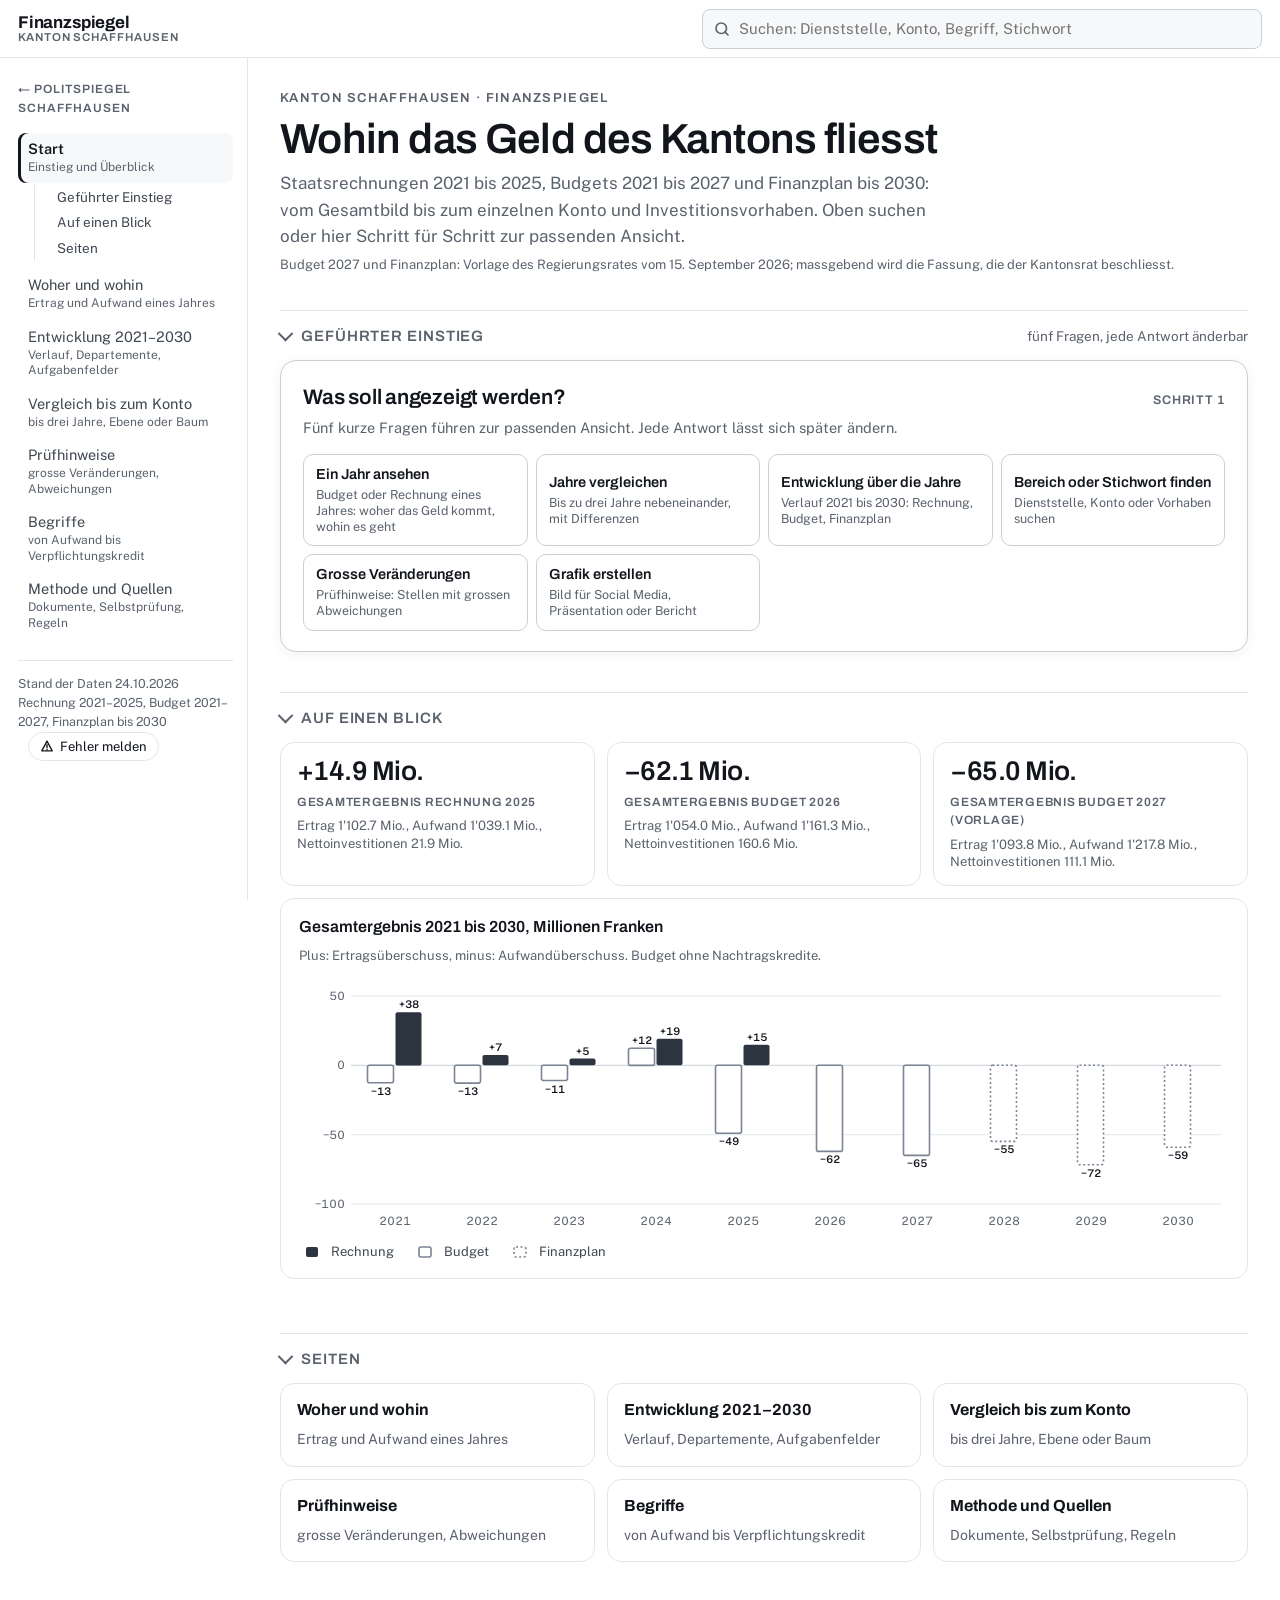
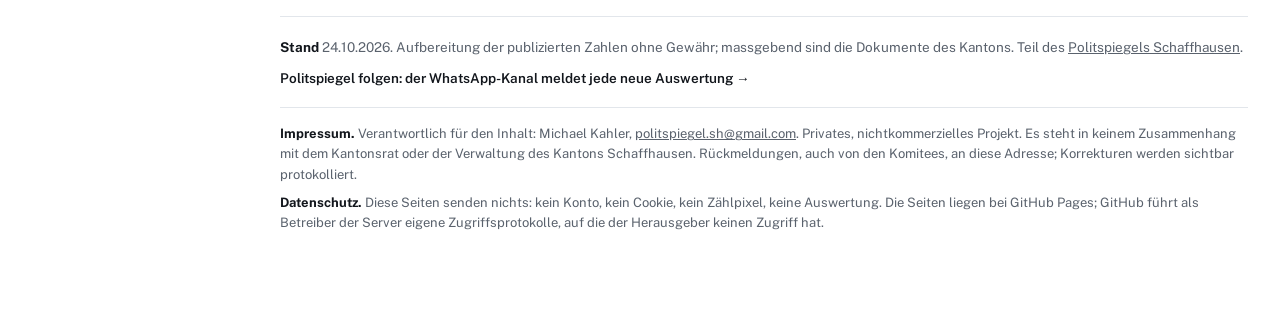
==== site/index.html @ 91c0ca66 "Finanzspiegel als eigenes Repository Übernahme aus politspiegel/finanzspiegel (Stand 25.09.2026) und" ====
<!DOCTYPE html>
<html lang="de-CH">
<head>
<meta charset="utf-8">
<meta name="viewport" content="width=device-width, initial-scale=1">
<title>Finanzspiegel Schaffhausen</title>
<meta name="description" content="Finanzspiegel Schaffhausen: Budget, Staatsrechnung und Finanzplan des Kantons 2021 bis 2030, bis zum einzelnen Konto. Mit Suche und geführtem Einstieg.">
<link rel="canonical" href="https://michaeljkahler.github.io/finanzspiegel/">
<meta property="og:title" content="Finanzspiegel Schaffhausen">
<meta property="og:description" content="Finanzspiegel Schaffhausen: Budget, Staatsrechnung und Finanzplan des Kantons 2021 bis 2030, bis zum einzelnen Konto. Mit Suche und geführtem Einstieg.">
<meta property="og:url" content="https://michaeljkahler.github.io/finanzspiegel/">
<meta property="og:type" content="website">
<link rel="icon" href="favicon.svg" type="image/svg+xml">
<link rel="icon" href="favicon.png" sizes="32x32" type="image/png">
<link rel="apple-touch-icon" href="apple-touch-icon.png">
<meta name="theme-color" content="#0B0F14">
<link rel="preconnect" href="https://fonts.googleapis.com">
<link rel="preconnect" href="https://fonts.gstatic.com" crossorigin>
<link href="https://fonts.googleapis.com/css2?family=Archivo:wght@500;600;700&family=Public+Sans:wght@400;500;600;700&display=swap" rel="stylesheet">
<link rel="stylesheet" href="assets/finanzspiegel.css?v=9ff629895a">
</head>
<body data-seite="start" data-basis="" data-daten="kern" data-version="9ff629895a">
<a class="skip" href="#inhalt">Zum Inhalt</a>

<header class="leiste">
  <button type="button" class="menuknopf" id="menuKnopf" aria-controls="seitenleiste" aria-expanded="false"><svg viewBox="0 0 24 24" fill="none" stroke="currentColor" stroke-width="2" stroke-linecap="round" aria-hidden="true"><path d="M4 7h16M4 12h16M4 17h16"/></svg><span>Seiten</span></button>
  <a class="marke-link" href="./"><b>Finanzspiegel</b><span>Kanton Schaffhausen</span></a>
  <div class="suche" role="search"><label class="nur-sr" for="sucheGlobal">Suche im Finanzspiegel</label><svg class="lupe" viewBox="0 0 24 24" fill="none" stroke="currentColor" stroke-width="2.2" stroke-linecap="round" aria-hidden="true"><circle cx="11" cy="11" r="7"/><path d="M20 20l-4.2-4.2"/></svg>
    <input id="sucheGlobal" type="search" autocomplete="off" spellcheck="false" placeholder="Suchen: Dienststelle, Konto, Begriff, Stichwort" aria-controls="sucheGlobalListe" aria-autocomplete="list">
    <ul id="sucheGlobalListe" class="global" role="listbox" hidden></ul>
  </div>
</header>
<div class="schleier" id="schleier"></div>
<div class="rahmen">
<nav class="seitenleiste" id="seitenleiste" aria-label="Seiten des Finanzspiegels">
  <a class="zurueck" href="https://michaeljkahler.github.io/politspiegel/">&larr; Politspiegel Schaffhausen</a>
  <ol class="seitenliste"><li><a href="./" aria-current="page">Start<small>Einstieg und Überblick</small></a><ol><li><a href="#einstieg-teil">Geführter Einstieg</a></li><li><a href="#zahlen">Auf einen Blick</a></li><li><a href="#seiten">Seiten</a></li></ol></li><li><a href="ueberblick/" data-mit-auswahl data-ziel="ueberblick/">Woher und wohin<small>Ertrag und Aufwand eines Jahres</small></a></li><li><a href="entwicklung/" data-mit-auswahl data-ziel="entwicklung/">Entwicklung 2021–2030<small>Verlauf, Departemente, Aufgabenfelder</small></a></li><li><a href="vergleich/" data-mit-auswahl data-ziel="vergleich/">Vergleich bis zum Konto<small>bis drei Jahre, Ebene oder Baum</small></a></li><li><a href="pruefhinweise/">Prüfhinweise<small>grosse Veränderungen, Abweichungen</small></a></li><li><a href="begriffe/">Begriffe<small>von Aufwand bis Verpflichtungskredit</small></a></li><li><a href="methode/">Methode und Quellen<small>Dokumente, Selbstprüfung, Regeln</small></a></li></ol>
  <div class="leiste-fuss">Stand der Daten <span id="standLeiste">24.10.2026</span><br>Rechnung 2021–2025, Budget 2021–2027, Finanzplan bis 2030<br><button type="button" class="melden-inline" data-melden title="Einen Fehler auf dieser Seite melden"><svg viewBox="0 0 16 16" width="14" height="14" aria-hidden="true"><path d="M8 2.5l6 11H2z" stroke="currentColor" stroke-width="1.5" fill="none" stroke-linejoin="round"/><path d="M8 6.5v3.2M8 11.6v.6" stroke="currentColor" stroke-width="1.6" stroke-linecap="round"/></svg><span>Fehler melden</span></button></div>
</nav>
<main class="haupt" id="inhalt">
<p class="hinweis" id="ladefehler" hidden></p>
<div class="seitentitel"><div class="marke">Kanton Schaffhausen · Finanzspiegel</div><h1>Wohin das Geld des Kantons fliesst</h1><p class="lead">Staatsrechnungen 2021 bis 2025, Budgets 2021 bis 2027 und Finanzplan bis 2030: vom Gesamtbild bis zum einzelnen Konto und Investitionsvorhaben. Oben suchen oder hier Schritt für Schritt zur passenden Ansicht.</p></div><p class="stand">Budget 2027 und Finanzplan: Vorlage des Regierungsrates vom 15. September 2026; massgebend wird die Fassung, die der Kantonsrat beschliesst.</p><details class="abschnitt" id="einstieg-teil" open><summary><h2>Geführter Einstieg</h2><span class=zus>fünf Fragen, jede Antwort änderbar</span></summary><div class="inhalt"><div class="einstieg" id="einstieg"><p class="leise" data-laden>Daten werden geladen …</p></div></div></details><details class="abschnitt" id="zahlen" open><summary><h2>Auf einen Blick</h2></summary><div class="inhalt"><div class="kurzzahlen" id="kurzzahlen"></div><div class="karte" style="margin-top:12px"><h3 style="margin:0 0 6px">Gesamtergebnis 2021 bis 2030, Millionen Franken</h3><p class="unter klein" style="margin:0 0 8px">Plus: Ertragsüberschuss, minus: Aufwandüberschuss. Budget ohne Nachtragskredite.</p><div id="startBalken"></div><div class="legende-zeile"><span><svg viewBox="0 0 26 12"><rect x="7" y="1" width="12" height="10" rx="2" fill="var(--linie-r)"/></svg>Rechnung</span><span><svg viewBox="0 0 26 12"><rect x="7" y="1" width="12" height="10" rx="2" fill="var(--karte)" stroke="var(--linie-b)" stroke-width="1.6"/></svg>Budget</span><span><svg viewBox="0 0 26 12"><rect x="7" y="1" width="12" height="10" rx="2" fill="var(--karte)" stroke="var(--linie-b)" stroke-width="1.6" stroke-dasharray="2 2.5"/></svg>Finanzplan</span></div></div></div></details><details class="abschnitt" id="seiten" open><summary><h2>Seiten</h2></summary><div class="inhalt"><div class="seitenkarten"><a class="seitenkarte" href="ueberblick/"><b>Woher und wohin</b><span>Ertrag und Aufwand eines Jahres</span></a><a class="seitenkarte" href="entwicklung/"><b>Entwicklung 2021–2030</b><span>Verlauf, Departemente, Aufgabenfelder</span></a><a class="seitenkarte" href="vergleich/"><b>Vergleich bis zum Konto</b><span>bis drei Jahre, Ebene oder Baum</span></a><a class="seitenkarte" href="pruefhinweise/"><b>Prüfhinweise</b><span>grosse Veränderungen, Abweichungen</span></a><a class="seitenkarte" href="begriffe/"><b>Begriffe</b><span>von Aufwand bis Verpflichtungskredit</span></a><a class="seitenkarte" href="methode/"><b>Methode und Quellen</b><span>Dokumente, Selbstprüfung, Regeln</span></a></div></div></details>
<footer class="fuss">
<p><b>Stand</b> 24.10.2026. Aufbereitung der publizierten Zahlen ohne Gewähr; massgebend sind die Dokumente des Kantons. Teil des <a href="https://michaeljkahler.github.io/politspiegel/">Politspiegels Schaffhausen</a>.</p>
<p class="fuss-kanal"><a href="https://whatsapp.com/channel/0029VbDT16R0LKZChkAwY01o" target="_blank" rel="noopener">Politspiegel folgen: der WhatsApp-Kanal meldet jede neue Auswertung &rarr;</a></p>
<div class="impressum" id="impressum"><p><b>Impressum.</b> Verantwortlich für den Inhalt: Michael Kahler, <span class="imp-mail" data-u="politspiegel.sh" data-d="gmail.com">politspiegel.sh (at) gmail.com</span>. Privates, nichtkommerzielles Projekt. Es steht in keinem Zusammenhang mit dem Kantonsrat oder der Verwaltung des Kantons Schaffhausen. Rückmeldungen, auch von den Komitees, an diese Adresse; Korrekturen werden sichtbar protokolliert.</p><p><b>Datenschutz.</b> Diese Seiten senden nichts: kein Konto, kein Cookie, kein Zählpixel, keine Auswertung. Die Seiten liegen bei GitHub Pages; GitHub führt als Betreiber der Server eigene Zugriffsprotokolle, auf die der Herausgeber keinen Zugriff hat.</p></div><script>document.querySelectorAll(".imp-mail").forEach(function(s){var a=s.dataset.u+"@"+s.dataset.d;s.innerHTML='<a href="mailto:'+a+'">'+a+"</a>";});</script>
</footer>
</main>
</div>
<div class="tip" id="tip" role="tooltip"></div>
<div class="pop" id="pop"></div>



<div class="melden-schleier" id="meldenSchleier" hidden></div>
<dialog class="melden" id="meldenDialog" aria-labelledby="meldenTitel">
  <form id="meldenForm" method="dialog" novalidate>
    <h2 id="meldenTitel">Fehler melden</h2>
    <p class="melden-hinweis">Die Meldung geht als Mail an den Herausgeber. Korrekturen werden sichtbar protokolliert.</p>
    <input type="hidden" name="access_key" value="4a7966d4-e592-41a0-a21e-e915889056a1">
    <input type="hidden" name="subject" id="meldenBetreff" value="Politspiegel: Fehlermeldung · Finanzspiegel: Start">
    <input type="hidden" name="from_name" value="Politspiegel Schaffhausen">
    <input type="hidden" name="seite" id="meldenSeite" value="">
    <input type="checkbox" name="botcheck" class="melden-falle" tabindex="-1" autocomplete="off" aria-hidden="true">
    <label>Art des Fehlers<select name="art" id="meldenArt" required><option value="">Bitte wählen</option><option value="Eine Zahl stimmt nicht (Stimmen, Prozent, Kilometer, Anwohner)">Eine Zahl stimmt nicht (Stimmen, Prozent, Kilometer, Anwohner)</option><option value="Ein Name, eine Fraktion oder eine Partei ist falsch zugeordnet">Ein Name, eine Fraktion oder eine Partei ist falsch zugeordnet</option><option value="Ja und Nein sind vertauscht (Umkehrabstimmung)">Ja und Nein sind vertauscht (Umkehrabstimmung)</option><option value="Ein Verweis führt ins Leere oder zur falschen Stelle">Ein Verweis führt ins Leere oder zur falschen Stelle</option><option value="Eine Aussage ist nicht haltbar oder nicht belegt">Eine Aussage ist nicht haltbar oder nicht belegt</option><option value="Darstellung oder Bedienung (Handy, Karte, Bild)">Darstellung oder Bedienung (Handy, Karte, Bild)</option><option value="Etwas anderes">Etwas anderes</option></select></label>
    <label>Wo genau? Abschnitt, Abstimmung, Sitzung oder Name<input type="text" name="stelle" id="meldenStelle" maxlength="200" placeholder="Zum Beispiel: Sitzung 24.08.2026, Nr. 7, Fraktionstabelle"></label>
    <label>Was ist falsch, und was wäre richtig?<textarea name="meldung" id="meldenText" rows="4" required maxlength="3000" placeholder="Zum Beispiel: Im Ratsblock steht 35:20, im Abstimmungsmagazin 36:19."></textarea></label>
    <label>Mailadresse für Rückfragen, freiwillig<input type="email" name="email" id="meldenMail" autocomplete="email" placeholder="name@beispiel.ch"></label>
    <div class="h-captcha" data-captcha="true" data-sitekey="50b2fe65-b00b-4b9e-ad62-3ba471098be2"></div>
    <p class="melden-status" id="meldenStatus" aria-live="polite"></p>
    <div class="melden-zeile">
      <button type="button" class="melden-ab" id="meldenAb">Abbrechen</button>
      <button type="submit" class="melden-los" id="meldenLos">Meldung senden</button>
    </div>
    <p class="melden-klein">Übermittlung über Web3Forms (Formulardienst) und hCaptcha (Spam-Schutz). Beide erhalten dabei Ihre IP-Adresse; die Meldung selbst wird als Mail an den Herausgeber weitergeleitet und nicht anderweitig gespeichert.</p>
  </form>
</dialog>
<script src="https://web3forms.com/client/script.js" async defer></script>
<script>
(function(){
  var KEY=true, MAIL=["politspiegel.sh", "gmail.com"];
  var d=document.getElementById("meldenDialog"), f=document.getElementById("meldenForm");
  if(!d||!f) return;
  var st=document.getElementById("meldenStatus"), los=document.getElementById("meldenLos"), schleier=document.getElementById("meldenSchleier");
  // Nicht modal (kein showModal): ein modaler Dialog liegt in der obersten Ebene und
  // sperrt alles andere, auch das hCaptcha-Raetsel, das am body haengt. Darum ein
  // eigener Schleier, und das Raetsel bleibt bedienbar.
  function auf(){
    document.getElementById("meldenSeite").value=location.href;
    st.textContent=""; f.reset();
    schleier.hidden=false; d.show(); document.body.classList.add("melden-offen");
    document.getElementById("meldenArt").focus();
  }
  function zu(){ d.close(); schleier.hidden=true; document.body.classList.remove("melden-offen"); }
  document.addEventListener("click",function(ev){
    var a=ev.target.closest && ev.target.closest("[data-melden]"); if(!a) return;
    ev.preventDefault(); auf();
  });
  document.getElementById("meldenAb").addEventListener("click",zu);
  schleier.addEventListener("click",zu);
  document.addEventListener("keydown",function(ev){ if(ev.key==="Escape" && d.open) zu(); });
  d.addEventListener("cancel",function(ev){ ev.preventDefault(); zu(); });
  f.addEventListener("submit",function(ev){
    ev.preventDefault();
    var art=document.getElementById("meldenArt").value, text=document.getElementById("meldenText").value.trim();
    if(!art){ st.textContent="Bitte die Art des Fehlers wählen."; return; }
    if(text.length<10){ st.textContent="Bitte den Fehler in einem Satz beschreiben."; return; }
    if(!KEY){
      var body="Art: "+art+"\nStelle: "+document.getElementById("meldenStelle").value+"\nSeite: "+location.href+"\n\n"+text+
        (document.getElementById("meldenMail").value ? "\n\nRückfragen an: "+document.getElementById("meldenMail").value : "");
      location.href="mailto:"+MAIL[0]+"@"+MAIL[1]+"?subject="+encodeURIComponent(document.getElementById("meldenBetreff").value)+"&body="+encodeURIComponent(body);
      st.textContent="Das Mailprogramm öffnet sich mit der Meldung; dort abschicken."; return;
    }
    var cap=f.querySelector('[name="h-captcha-response"]');
    if(!cap||!cap.value){ st.textContent="Bitte zuerst das Captcha lösen."; return; }
    los.disabled=true; st.textContent="Wird gesendet …";
    var fd=new FormData(f);
    fetch("https://api.web3forms.com/submit",{method:"POST",body:fd,headers:{Accept:"application/json"}})
      .then(function(r){ return r.json(); })
      .then(function(j){
        if(j&&j.success){ st.textContent="Danke, die Meldung ist angekommen."; setTimeout(zu,1600); }
        else { st.textContent="Das hat nicht geklappt: "+((j&&j.message)||"unbekannter Fehler")+". Alternativ per Mail an die Adresse im Impressum."; }
      })
      .catch(function(){ st.textContent="Keine Verbindung zum Formulardienst. Alternativ per Mail an die Adresse im Impressum."; })
      .finally(function(){ los.disabled=false; if(window.hcaptcha){ try{ hcaptcha.reset(); }catch(_e){} } });
  });
})();
</script>
<script src="assets/finanzspiegel.js?v=9ff629895a"></script>
</body>
</html>
---- site/assets/finanzspiegel.css ----
:root{
  color-scheme: light;
  --grund:#FFFFFF; --flaeche:#F7F8FA; --karte:#FFFFFF;
  --text:#12161C; --text-2:#3F4752; --text-leise:#5A626D; --linie:#E2E6EB; --linie-2:#C9CFD6; --hover:#F2F4F7; --markiert:#FFF4D6;
  --pro:#0F766E; --pro-text:#0C6A62; --contra:#8E44AD; --contra-text:#7E3C9A;
  --auf:#0F766E,#1E9189,#3FB3A8,#7ACBC3,#A9DDD8,#CDEBE8,#E2F3F1;
  --ert:#7E3C9A,#9553AE,#AE78C4,#C4A0D6,#D8BEE4,#E8D8F0,#F1E8F6;
  --s1:#2a78d6; --s2:#eb6834; --s3:#1baf7a;
  --s1-hell:#A6C6EE; --s2-hell:#F7C0AA; --s3-hell:#9FDDC7;
  --linie-r:#2C3440; --linie-b:#7B8494;
  --schatten:0 8px 30px rgba(17,24,32,.14);
}
@media (prefers-color-scheme:dark){
  :root:not([data-theme="light"]){
    color-scheme: dark;
    --grund:#12161C; --flaeche:#171C24; --karte:#1B212B;
    --text:#EEF1F5; --text-2:#C3CAD3; --text-leise:#9AA3AF; --linie:#2C3440; --linie-2:#3C4655; --hover:#1F2731; --markiert:#3B3317;
    --pro:#3FB3A8; --pro-text:#3FB3A8; --contra:#C08AD8; --contra-text:#C08AD8;
    --s1:#3987e5; --s2:#d95926; --s3:#199e70;
    --s1-hell:#2A5488; --s2-hell:#7A3D28; --s3-hell:#1A604E;
    --linie-r:#D5DBE3; --linie-b:#8E97A5;
    --schatten:0 8px 30px rgba(0,0,0,.5);
  }
}
:root[data-theme="dark"]{
  color-scheme: dark;
  --grund:#12161C; --flaeche:#171C24; --karte:#1B212B;
  --text:#EEF1F5; --text-2:#C3CAD3; --text-leise:#9AA3AF; --linie:#2C3440; --linie-2:#3C4655; --hover:#1F2731; --markiert:#3B3317;
  --pro:#3FB3A8; --pro-text:#3FB3A8; --contra:#C08AD8; --contra-text:#C08AD8;
  --s1:#3987e5; --s2:#d95926; --s3:#199e70;
  --s1-hell:#2A5488; --s2-hell:#7A3D28; --s3-hell:#1A604E;
  --linie-r:#D5DBE3; --linie-b:#8E97A5;
  --schatten:0 8px 30px rgba(0,0,0,.5);
}
*{box-sizing:border-box}
html{-webkit-text-size-adjust:100%}
body{margin:0;background:var(--grund);color:var(--text);
  font-family:"Public Sans","Helvetica Neue",Arial,sans-serif;font-size:16px;line-height:1.55}
h1,h2,h3{font-family:Archivo,"Helvetica Neue",Arial,sans-serif;font-weight:600}
a{color:inherit}
button{font:inherit;color:inherit}
.kopf{border-bottom:1px solid var(--linie);padding:28px 0 22px;margin-bottom:14px}
.zurueck{display:inline-flex;align-items:center;gap:6px;font-family:Archivo,sans-serif;font-size:13px;font-weight:600;
  letter-spacing:.08em;text-transform:uppercase;color:var(--text-leise);text-decoration:none;margin-bottom:14px}
.zurueck:hover{color:var(--text)}
.marke{font-size:13px;letter-spacing:.10em;text-transform:uppercase;color:var(--text-leise);font-family:Archivo,sans-serif;font-weight:600}
h1{font-size:clamp(28px,4.6vw,42px);line-height:1.1;margin:10px 0 10px;letter-spacing:-.015em;text-wrap:balance}
.lead{margin:0;font-size:17px;color:var(--text-leise);max-width:66ch}
.stand{font-size:13px;color:var(--text-leise);margin:0 0 8px}

h2{font-size:15px;letter-spacing:.06em;text-transform:uppercase;color:var(--text-leise);margin:34px 0 6px}
h2 small{text-transform:none;letter-spacing:0;font-weight:400;font-family:"Public Sans",sans-serif}
.unter{margin:0 0 14px;color:var(--text-leise);max-width:76ch;font-size:15px}
h3{font-size:16px;margin:24px 0 8px}
.karte{background:var(--karte);border:1px solid var(--linie);border-radius:14px;padding:16px 18px;margin-bottom:14px}
.leise{color:var(--text-leise)} .klein{font-size:13px}
.nur-sr{position:absolute;width:1px;height:1px;overflow:hidden;clip:rect(0 0 0 0);white-space:nowrap}

/* Auswahl */
.wahl-kopf{display:flex;flex-wrap:wrap;gap:10px 18px;align-items:flex-start;justify-content:space-between}
.auswahl{display:flex;flex-wrap:wrap;gap:8px;align-items:center;min-height:36px}
.chip{display:inline-flex;align-items:center;gap:7px;border:1px solid var(--linie-2);background:var(--karte);border-radius:999px;padding:4px 6px 4px 10px;font-size:14px;cursor:pointer}
.chip:hover{background:var(--hover)}
.chip i{display:inline-block;width:12px;height:12px;border-radius:3px}
.chip b{font-family:Archivo,sans-serif}
.chip .weg{appearance:none;border:0;background:none;cursor:pointer;color:var(--text-leise);font-size:17px;line-height:1;padding:0 4px}
.chip .weg:hover{color:var(--text)}
.chip.bezug{border-color:var(--text-2)}
.marke-vorlage{display:inline-block;border:1px solid var(--linie-2);border-radius:4px;padding:0 5px;font-size:11px;font-weight:600;letter-spacing:.04em;text-transform:uppercase;color:var(--text-leise);line-height:1.5;vertical-align:1px}
.schnell{display:flex;flex-wrap:wrap;gap:6px;align-items:center}
.schnell b{font-size:11px;letter-spacing:.08em;text-transform:uppercase;color:var(--text-leise);margin-right:4px;font-family:Archivo,sans-serif}
.schnell button{appearance:none;border:1px solid var(--linie);background:var(--flaeche);border-radius:6px;padding:4px 9px;font-size:13px;cursor:pointer}
.schnell button:hover{border-color:var(--linie-2);background:var(--hover)}
.raster{overflow-x:auto;margin-top:12px;-webkit-overflow-scrolling:touch}
.raster table{border-collapse:separate;border-spacing:4px;min-width:296px;width:100%;table-layout:fixed}
.raster col.kopfspalte{width:96px}
.raster th{font-size:12px;font-weight:600;color:var(--text-leise);text-align:center;padding:0 0 2px;font-family:Archivo,sans-serif}
.raster th.zeile{text-align:left;padding-right:6px;white-space:nowrap;font-size:13px;color:var(--text-2)}
.raster td{padding:0}
.zelle{appearance:none;width:100%;height:40px;border:1px solid var(--linie);background:var(--flaeche);border-radius:7px;cursor:pointer;position:relative;font-size:12.5px;color:var(--text-leise);padding:0;line-height:1.15}
.zelle:hover{border-color:var(--linie-2);background:var(--hover)}
.zelle:focus-visible{outline:2px solid var(--text);outline-offset:1px}
.zelle .erg{font-variant-numeric:tabular-nums;display:block}
.zelle .vl{display:block;font-size:10px;letter-spacing:.04em;text-transform:uppercase;opacity:.85}
.zelle[aria-pressed="true"]{border-color:transparent;font-weight:700}
.zelle .bst{display:none;font-family:Archivo,sans-serif;font-size:17px}
.zelle[aria-pressed="true"] .erg,.zelle[aria-pressed="true"] .vl{display:none}
.zelle[aria-pressed="true"] .bst{display:inline}
.hinweis{border-left:3px solid var(--linie-2);background:var(--flaeche);padding:10px 14px;border-radius:0 8px 8px 0;margin:12px 0 0;font-size:14.5px}
.raster-legende{font-size:12.5px;color:var(--text-leise);margin:8px 0 0}

/* Steuerelemente */
.steuer{display:flex;flex-wrap:wrap;gap:12px 20px;margin:0 0 14px;align-items:flex-end}
.grp{display:flex;flex-direction:column;gap:5px}
.grp > b{font-size:11px;text-transform:uppercase;letter-spacing:.08em;color:var(--text-leise);font-weight:600;font-family:Archivo,sans-serif}
.chips{display:inline-flex;flex-wrap:wrap;border:1px solid var(--linie-2);border-radius:8px;overflow:hidden;background:var(--karte)}
.chips button{appearance:none;border:0;background:transparent;color:var(--text);padding:6px 12px;font-size:14px;cursor:pointer;border-right:1px solid var(--linie)}
.chips button:last-child{border-right:0}
.chips button[aria-pressed="true"]{background:var(--text);color:var(--grund);font-weight:600}
.chips button:focus-visible{outline:2px solid var(--text);outline-offset:-2px}
.chips button[disabled]{opacity:.4;cursor:not-allowed}
select{font:inherit;font-size:14px;padding:6px 8px;border:1px solid var(--linie-2);border-radius:8px;background:var(--karte);color:var(--text);max-width:100%}

/* Woher, wohin */
.kacheln{display:grid;grid-template-columns:repeat(3,1fr);gap:12px;margin-bottom:14px}
.kachel{background:var(--karte);border:1px solid var(--linie);border-radius:14px;padding:14px 16px}
.kachel .z{font-family:Archivo,sans-serif;font-size:clamp(20px,3vw,27px);font-weight:600;letter-spacing:-.02em;line-height:1.1}
.kachel .l{font-size:12px;letter-spacing:.06em;text-transform:uppercase;color:var(--text-leise);margin-top:6px;font-family:Archivo,sans-serif;font-weight:600}
.kachel .s{font-size:13px;color:var(--text-leise);margin-top:6px;line-height:1.35}
.kachel.ert .z{color:var(--contra-text)} .kachel.auf .z{color:var(--pro-text)}
.ww svg{display:block;width:100%;height:auto}
.ww .beschr{font-family:Archivo,sans-serif;font-size:12px;font-weight:600;letter-spacing:.06em;text-transform:uppercase;fill:var(--text-leise)}
.ww .seg{stroke:var(--karte);stroke-width:2;cursor:pointer}
.ww .seg:hover{opacity:.85}
.ww .in{font-size:11.5px;font-weight:600;pointer-events:none}
.ww .diffz{font-family:Archivo,sans-serif;font-size:13px;font-weight:600;fill:var(--text)}
.legenden{display:grid;grid-template-columns:1fr 1fr;gap:6px 26px;margin-top:14px}
.legende h3{margin:0 0 6px;font-size:12px;letter-spacing:.06em;text-transform:uppercase;color:var(--text-leise)}
.legende ol{list-style:none;margin:0;padding:0}
.legende li{display:grid;grid-template-columns:12px 1fr auto;gap:8px;align-items:baseline;padding:5px 0;border-top:1px solid var(--linie);font-size:14px;cursor:pointer}
.legende li:hover{background:var(--hover)}
.legende li i{display:inline-block;width:12px;height:12px;border-radius:3px;transform:translateY(1px)}
.legende li small{display:block;color:var(--text-leise);font-size:12.5px;line-height:1.35}
.legende li b{font-weight:600;font-variant-numeric:tabular-nums;white-space:nowrap}
.legende li b em{font-style:normal;color:var(--text-leise);font-weight:400;margin-left:6px}
.ergebnis{margin-top:14px;padding-top:12px;border-top:1px solid var(--linie);font-size:14px;color:var(--text-leise);line-height:1.5}
.ergebnis b{color:var(--text);font-variant-numeric:tabular-nums}

/* Entwicklung */
.verlauf svg{display:block;width:100%;height:auto;overflow:visible}
.verlauf .achse text{font-size:11.5px;fill:var(--text-leise);font-variant-numeric:tabular-nums}
.verlauf .gitter line{stroke:var(--linie);stroke-width:1}
.verlauf .bruch line{stroke:var(--linie-2);stroke-width:1}
.verlauf .bruch text{font-size:11px;fill:var(--text-leise)}
.legende-zeile{display:flex;flex-wrap:wrap;gap:6px 18px;font-size:13px;color:var(--text-2);margin:8px 0 0}
.legende-zeile span{display:inline-flex;align-items:center;gap:6px}
.legende-zeile svg{width:26px;height:12px}
.tip{position:fixed;z-index:900;pointer-events:none;background:var(--karte);color:var(--text);border:1px solid var(--linie-2);border-radius:8px;box-shadow:var(--schatten);padding:8px 10px;font-size:13px;max-width:360px;display:none}
.tip .t{font-weight:700;margin-bottom:4px}
.tip .z{display:grid;grid-template-columns:14px 1fr auto;gap:4px 8px;align-items:center}
.tip .z i{display:inline-block;width:12px;height:2px;border-radius:1px}
.tip .z i.k{height:10px;border-radius:2px}
.tip .z b{font-variant-numeric:tabular-nums;text-align:right}
.tip .z span{color:var(--text-2)}
.tip .d{margin-top:4px;color:var(--text-2);font-size:12.5px}
.spark{display:block;width:120px;height:28px}
details.tabelle{margin-top:8px}
details.tabelle summary{cursor:pointer;font-size:13.5px;color:var(--text-2)}
details.tabelle .inner{overflow-x:auto}

/* Tabellen */
table.tab{width:100%;border-collapse:collapse;font-size:14px}
table.tab th{text-align:left;font-size:11px;text-transform:uppercase;letter-spacing:.06em;color:var(--text-leise);border-bottom:1px solid var(--text-2);padding:6px 8px 6px 0;font-weight:600;font-family:Archivo,sans-serif;white-space:nowrap;vertical-align:bottom}
table.tab td{border-bottom:1px solid var(--linie);padding:7px 8px 7px 0;vertical-align:middle}
table.tab th.r,table.tab td.r{text-align:right;padding-left:10px;padding-right:0;font-variant-numeric:tabular-nums;white-space:nowrap}
table.tab tr.klick{cursor:pointer}
table.tab tr.klick:hover td{background:var(--hover)}
table.tab tr.aktiv td{background:var(--hover)}
table.tab tr.markiert td{background:var(--markiert)}
table.tab tr.summe td{font-weight:600}
th .schl{display:inline-block;width:10px;height:10px;border-radius:2px;margin-right:5px;vertical-align:-1px}
.kz-tab td .dd{display:block;font-size:12px;color:var(--text-leise)}
.kz-tab td small{color:var(--text-leise)}
td .code{color:var(--text-leise);font-variant-numeric:tabular-nums;margin-right:6px;font-size:13px}

/* Vergleich */
.krume{display:flex;flex-wrap:wrap;align-items:center;gap:4px 6px;margin:4px 0 10px;font-size:14px}
.krume button{appearance:none;border:0;background:none;color:var(--text);cursor:pointer;padding:0;text-decoration:underline;text-underline-offset:2px}
.krume span.sep{color:var(--text-leise)}
.krume .jetzt{font-weight:700}
.icicles .ic{margin:0 0 12px}
.icicles .ic-kopf{display:flex;flex-wrap:wrap;justify-content:space-between;gap:2px 12px;align-items:baseline;margin:0 0 4px;font-size:14px}
.icicles .ic-kopf b{font-family:Archivo,sans-serif;font-size:15px}
.icicles .ic-kopf .wert{font-variant-numeric:tabular-nums;font-weight:600}
.icicles svg{display:block;width:100%;height:auto;overflow:visible}
.icicles rect.seg{cursor:pointer}
.icicles text{pointer-events:none;font-size:11.5px}
.icicles .leerband{fill:var(--flaeche)}
.icicles .keine{font-size:13px;color:var(--text-leise);padding:6px 0}
.balk{display:flex;flex-direction:column;gap:1px;margin-top:4px;max-width:320px}
.balk span{display:block;height:3px;border-radius:0 2px 2px 0}
.mk{appearance:none;border:1px solid var(--text-2);background:var(--karte);color:var(--text);border-radius:999px;font-size:11.5px;font-weight:700;padding:0 7px;line-height:18px;cursor:pointer;white-space:nowrap;margin-left:4px}
.mk.indirekt{border-style:dashed;color:var(--text-leise);font-weight:500;border-color:var(--linie-2)}
.mk.komm{border-color:var(--linie-2);font-weight:600;color:var(--text-2)}
.mk:hover{background:var(--hover)}
.werkzeug{display:flex;flex-wrap:wrap;justify-content:space-between;gap:8px;align-items:center;margin:0 0 8px}
.knopf{appearance:none;border:1px solid var(--linie-2);background:var(--karte);border-radius:6px;padding:5px 10px;font-size:13.5px;cursor:pointer}
.knopf:hover{background:var(--hover)}
.knoepfe{display:flex;flex-wrap:wrap;gap:8px}
.suche{position:relative;flex:1 1 260px;max-width:440px}
.suche input{width:100%;height:36px;padding:6px 12px;border:1px solid var(--linie-2);border-radius:8px;background:var(--karte);color:var(--text);font:inherit;font-size:14.5px}
.suche input:focus{outline:2px solid var(--text);outline-offset:-1px}
.suche ul{position:absolute;left:0;right:0;top:calc(100% + 4px);z-index:850;list-style:none;margin:0;padding:4px;background:var(--karte);border:1px solid var(--linie-2);border-radius:10px;box-shadow:var(--schatten);max-height:360px;overflow:auto}
.suche li{padding:7px 9px;border-radius:6px;cursor:pointer;font-size:14px;display:grid;grid-template-columns:1fr auto;gap:0 10px}
.suche li small{grid-column:1/-1;color:var(--text-leise);font-size:12px}
.suche li:hover,.suche li[aria-selected="true"]{background:var(--hover)}
.pop{position:absolute;z-index:880;background:var(--karte);border:1px solid var(--linie-2);border-radius:10px;box-shadow:var(--schatten);padding:10px 12px;max-width:440px;font-size:14px;display:none}
.pop .kopf-pop{font-family:Archivo,sans-serif;font-weight:600;margin-bottom:6px}
.pop ol{margin:4px 0 0;padding-left:20px}
.pop li{margin:0 0 6px}
.pop p{margin:0 0 8px}
.pop q{quotes:"«" "»"}
.pop button{appearance:none;border:0;background:none;color:var(--text);text-decoration:underline;cursor:pointer;padding:0;text-align:left;font-size:14px}

/* Prüfhinweise */
.bf-filter{display:flex;flex-wrap:wrap;gap:10px 16px;align-items:flex-end;margin:0 0 12px}
.bf-typen{display:flex;flex-wrap:wrap;gap:6px}
.bf-typen button{appearance:none;border:1px solid var(--linie-2);background:var(--karte);border-radius:999px;padding:4px 10px;font-size:13px;cursor:pointer}
.bf-typen button[aria-pressed="true"]{background:var(--text);color:var(--grund);border-color:var(--text)}
.bf-typen button em{font-style:normal;color:var(--text-leise);margin-left:4px}
.bf-typen button[aria-pressed="true"] em{color:inherit;opacity:.8}
.bf-liste{list-style:none;margin:0;padding:0}
.bf{border:1px solid var(--linie);border-radius:10px;background:var(--karte);margin:0 0 8px}
.bf > button.bf-kopf{appearance:none;width:100%;border:0;background:none;text-align:left;cursor:pointer;padding:11px 14px;display:grid;grid-template-columns:auto 1fr auto;gap:2px 12px;align-items:baseline}
.bf-kopf .nr{font-family:Archivo,sans-serif;color:var(--text-leise);font-variant-numeric:tabular-nums;min-width:2.2em}
.bf-kopf .titel{font-weight:600}
.bf-kopf .betr{font-variant-numeric:tabular-nums;color:var(--text-2);white-space:nowrap;font-size:14px}
.bf-kopf .meta{grid-column:2/-1;font-size:12.5px;color:var(--text-leise)}
.bf-kopf .typ{display:inline-block;border:1px solid var(--linie-2);border-radius:4px;padding:0 5px;margin-right:6px;font-size:11.5px;color:var(--text-2)}
.bf-body{padding:0 14px 12px 14px;display:none}
.bf.offen .bf-body{display:block}
.bf-body ol{margin:0 0 10px;padding-left:22px}
.bf-body li{margin:0 0 3px}
.bf-body .komm-titel{font-size:13px;color:var(--text-leise);margin:6px 0 4px}
.bf-body blockquote{margin:0 0 6px;padding:0 0 0 12px;border-left:2px solid var(--linie-2);font-size:14px;color:var(--text-2)}
.bf.markiert{outline:2px solid var(--text);outline-offset:1px}
.mehr{margin:10px 0 0}

/* Methode */
.methode ol{padding-left:22px}
.methode li{margin:0 0 6px}
.quellen td{font-size:13.5px}

/* Grafik: Knopf unten rechts, Dialog mit Vorschau */
.grafikknopf{position:fixed;right:18px;bottom:18px;z-index:800;display:inline-flex;align-items:center;gap:8px;appearance:none;background:var(--text);color:var(--grund);border:0;border-radius:999px;padding:11px 16px;font-weight:600;font-size:14px;cursor:pointer;box-shadow:0 4px 18px rgba(0,0,0,.18)}
.grafikknopf svg{width:17px;height:17px;flex:none}
.grafikknopf:focus-visible{outline:2px solid var(--text);outline-offset:3px}
.grafiklage{position:fixed;inset:0;z-index:950;background:rgba(10,14,20,.55);display:none;align-items:flex-start;justify-content:center;padding:30px 14px;overflow:auto}
.grafiklage.offen{display:flex}
.grafikbox{background:var(--karte);color:var(--text);border-radius:14px;max-width:1120px;width:100%;padding:18px 20px 22px;border:1px solid var(--linie);box-shadow:var(--schatten)}
.grafikkopf{display:flex;justify-content:space-between;align-items:center;margin-bottom:8px}
.grafikkopf h2{margin:0;font-size:19px;text-transform:none;letter-spacing:0;color:var(--text)}
.grafikzu{appearance:none;border:0;background:none;color:var(--text-leise);font-size:28px;cursor:pointer;line-height:1;padding:0 6px}
.grafikzu:hover{color:var(--text)}
.grafikbody{display:grid;grid-template-columns:280px 1fr;gap:20px;align-items:start}
.grafikwahl .feld{display:block;font-size:11px;letter-spacing:.08em;text-transform:uppercase;color:var(--text-leise);margin:12px 0 5px;font-family:Archivo,sans-serif;font-weight:600}
.grafikwahl .feld:first-child{margin-top:2px}
.grafikwahl select,.grafikwahl input[type="text"]{width:100%;padding:8px;border:1px solid var(--linie-2);border-radius:8px;background:var(--grund);color:var(--text);font:inherit;font-size:14px}
.grafikwahl input[type="text"]:focus{outline:2px solid var(--text);outline-offset:-1px}
.grafikwahl .radio{display:flex;flex-wrap:wrap;gap:6px 16px;font-size:14px}
.grafikwahl .radio label{display:inline-flex;gap:6px;align-items:center;cursor:pointer}
.grafiknote{font-size:13px;color:var(--text-2);margin:14px 0 0}
.grafikhinweis{font-size:12.5px;color:var(--text-leise);margin:6px 0 0}
.grafikknoepfe{display:flex;flex-direction:column;gap:8px;margin-top:14px}
.btn{appearance:none;border:1px solid transparent;background:var(--text);color:var(--grund);border-radius:8px;padding:10px 14px;font-weight:700;font-size:14.5px;cursor:pointer}
.btn.zweit{background:transparent;color:var(--text);border-color:var(--linie-2);font-weight:500}
.btn.zweit:hover{background:var(--hover)}
.btn:focus-visible{outline:2px solid var(--text);outline-offset:2px}
.grafikmeldung{font-size:13px;color:var(--text-2);min-height:1.5em;margin:8px 0 0}
.grafikvorschau{min-width:0}
.grafikvorschau canvas{display:block;width:auto;height:auto;max-width:100%;max-height:calc(100vh - 150px);margin:0 auto;border:1px solid var(--linie);border-radius:8px;background:#fff}
body.grafik-offen .grafikknopf{display:none}
.grafikvorschau.transparent canvas{background:repeating-conic-gradient(#E6E8EC 0 25%, #FFFFFF 0 50%) 0 0/22px 22px}
.grafikvorschau p{font-size:12.5px;color:var(--text-leise);margin:6px 0 0}

.fuss{margin-top:48px;padding-top:20px;border-top:1px solid var(--linie);font-size:13.5px;color:var(--text-leise);line-height:1.55}
.fuss b{color:var(--text)} .fuss p{margin:0 0 10px}
.fuss-kanal a{color:var(--text);font-weight:600;text-decoration:none}
.fuss-kanal a:hover{text-decoration:underline}
.melden-inline{display:inline-flex;align-items:center;gap:6px;margin-left:10px;appearance:none;border:1px solid var(--linie);
  background:var(--karte);color:var(--text);border-radius:999px;padding:4px 11px;font-size:13px;cursor:pointer}
.melden-inline svg{width:14px;height:14px}

@media (max-width:760px){
  .kacheln{grid-template-columns:1fr 1fr 1fr;gap:8px} .kachel{padding:11px 12px} .kachel .s{display:none}
  .legenden{grid-template-columns:1fr}
  .h-m{display:none}
  table.tab{font-size:13.5px}
  .bf > button.bf-kopf{grid-template-columns:auto 1fr}
  .bf-kopf .betr{grid-column:2}
  .grafikbody{grid-template-columns:1fr}
  .grafikvorschau{order:-1}
  .grafikknopf span{display:none}
  .grafikknopf{padding:13px}
  .grafiklage{padding:12px 8px}
  .grafikbox{padding:14px 14px 18px}
  .spark{width:80px}
}
@media (max-width:520px){ .h-s{display:none} .raster col.kopfspalte{width:62px} .raster table{border-spacing:2px} .raster th.zeile{font-size:11.5px;padding-right:2px} .zelle{font-size:10.5px;height:36px} .zelle .vl{display:none} .karte{padding:14px 14px} }
@media print{ .leiste,.seitenleiste,.schnell,.raster,.steuer,.werkzeug,.bf-filter,.grafikknopf,.grafiklage,[data-grafik]{display:none!important} .rahmen{display:block} .bf-body{display:block} details.abschnitt > .inhalt{display:block} }
@media (prefers-reduced-motion:reduce){*{scroll-behavior:auto!important;transition:none!important}}

/* ── Rahmen: Leiste oben, Seitenliste links, Inhalt ─────────────────── */
:root{--leiste-h:58px;--seite-b:248px}
.skip{position:absolute;left:-9999px;top:0;z-index:999;background:var(--text);color:var(--grund);padding:8px 12px;border-radius:0 0 8px 0}
.skip:focus{left:0}
.leiste{position:sticky;top:0;z-index:860;height:var(--leiste-h);display:flex;align-items:center;gap:14px;padding:0 18px;
  background:color-mix(in srgb, var(--grund) 92%, transparent);backdrop-filter:blur(10px);border-bottom:1px solid var(--linie)}
.leiste .marke-link{display:flex;flex-direction:column;line-height:1.05;text-decoration:none;color:var(--text);flex:none;min-width:0}
.leiste .marke-link b{font-family:Archivo,sans-serif;font-size:17px;font-weight:700;letter-spacing:-.01em}
.leiste .marke-link span{font-size:11.5px;letter-spacing:.08em;text-transform:uppercase;color:var(--text-leise);font-family:Archivo,sans-serif;font-weight:600}
.menuknopf{display:none;appearance:none;border:1px solid var(--linie-2);background:var(--karte);border-radius:8px;height:38px;padding:0 10px;cursor:pointer;align-items:center;gap:6px;font-size:14px;flex:none}
.menuknopf svg{width:18px;height:18px}
.leiste .suche{flex:1 1 auto;max-width:560px;margin-left:auto}
.leiste .suche input{height:40px;font-size:15px;padding-left:36px;background:var(--flaeche)}
.leiste .suche .lupe{position:absolute;left:11px;top:11px;width:18px;height:18px;color:var(--text-leise);pointer-events:none}
.suche ul.global{max-height:min(70vh,560px)}
.suche li.gruppe{display:block;cursor:default;padding:8px 9px 3px;font-size:11px;letter-spacing:.08em;text-transform:uppercase;color:var(--text-leise);font-family:Archivo,sans-serif;font-weight:600}
.suche li.gruppe:hover{background:none}
.suche li.leer{display:block;cursor:default;color:var(--text-leise)}
.suche li .typ{font-size:11.5px;color:var(--text-leise);white-space:nowrap}
.suche li mark{background:var(--markiert);color:inherit;border-radius:2px}
.suche li q{quotes:"«" "»";color:var(--text-2)}
.rahmen{display:grid;grid-template-columns:var(--seite-b) minmax(0,1fr);min-height:calc(100vh - var(--leiste-h))}
.seitenleiste{position:sticky;top:var(--leiste-h);align-self:start;height:calc(100vh - var(--leiste-h));overflow:auto;border-right:1px solid var(--linie);padding:18px 14px 24px 18px;background:var(--grund)}
.seitenleiste .zurueck{margin:0 0 16px;font-size:12px}
.seitenliste{list-style:none;margin:0;padding:0;counter-reset:s}
.seitenliste > li{margin:0 0 2px}
.seitenliste a{display:block;text-decoration:none;color:var(--text-2);padding:7px 10px;border-radius:8px;font-size:14.5px;line-height:1.3}
.seitenliste a:hover{background:var(--hover);color:var(--text)}
.seitenliste a[aria-current="page"]{background:var(--flaeche);color:var(--text);font-weight:600;box-shadow:inset 3px 0 0 var(--text)}
.seitenliste a small{display:block;font-size:12px;color:var(--text-leise);font-weight:400;margin-top:1px}
.seitenliste ol{list-style:none;margin:2px 0 8px;padding:0 0 0 12px;border-left:1px solid var(--linie);margin-left:16px}
.seitenliste ol a{font-size:13.5px;padding:4px 10px}
.seitenleiste .leiste-fuss{margin-top:22px;padding-top:14px;border-top:1px solid var(--linie);font-size:12.5px;color:var(--text-leise);line-height:1.5}
.seitenleiste .leiste-fuss a{color:var(--text-2)}
.haupt{min-width:0;padding:0 32px 90px;max-width:1120px}
.schleier{display:none}
@media (max-width:980px){
  .rahmen{grid-template-columns:minmax(0,1fr)}
  .menuknopf{display:inline-flex}
  .seitenleiste{position:fixed;z-index:870;top:var(--leiste-h);left:0;bottom:0;height:auto;width:min(86vw,320px);transform:translateX(-102%);transition:transform .18s ease;box-shadow:var(--schatten)}
  body.menu-offen .seitenleiste{transform:none}
  body.menu-offen .schleier{display:block;position:fixed;inset:var(--leiste-h) 0 0 0;z-index:865;background:rgba(10,14,20,.35)}
  .haupt{padding:0 20px 80px}
}
@media (max-width:640px){
  .leiste{gap:8px;padding:0 10px}
  .leiste .marke-link span{display:none}
  .leiste .marke-link b{font-size:15px}
  .menuknopf span{display:none}
  .leiste .suche input{font-size:16px}
  .haupt{padding:0 16px 76px}
}

/* ── Aufklappbare Abschnitte ─────────────────────────────────────────── */
details.abschnitt{margin:34px 0 0;border-top:1px solid var(--linie)}
details.abschnitt > summary{list-style:none;cursor:pointer;display:flex;align-items:baseline;gap:10px;padding:14px 0 8px}
details.abschnitt > summary::-webkit-details-marker{display:none}
details.abschnitt > summary::before{content:"";flex:none;width:9px;height:9px;border-right:2px solid var(--text-leise);border-bottom:2px solid var(--text-leise);transform:rotate(-45deg) translate(-1px,-1px);transition:transform .15s ease;align-self:center}
details.abschnitt[open] > summary::before{transform:rotate(45deg) translate(-2px,-2px)}
details.abschnitt > summary h2{margin:0}
details.abschnitt > summary .zus{font-size:13.5px;color:var(--text-leise);margin-left:auto;text-align:right}
details.abschnitt > summary:hover h2{color:var(--text)}
details.abschnitt > summary:focus-visible{outline:2px solid var(--text);outline-offset:2px;border-radius:4px}
details.abschnitt > .inhalt{padding:4px 0 6px}
details.unter{border:1px solid var(--linie);border-radius:12px;background:var(--karte);margin:0 0 12px}
details.unter > summary{cursor:pointer;padding:11px 14px;font-weight:600;font-size:14.5px;list-style:none;display:flex;gap:10px;align-items:baseline}
details.unter > summary::-webkit-details-marker{display:none}
details.unter > summary::before{content:"+";font-family:Archivo,sans-serif;color:var(--text-leise);width:12px;flex:none}
details.unter[open] > summary::before{content:"−"}
details.unter > summary small{font-weight:400;color:var(--text-leise)}
details.unter > .inner{padding:0 14px 12px}
.seitentitel{padding:30px 0 6px}
.seitentitel .marke{margin-bottom:2px}
.seitentitel h1{margin:8px 0 8px}
.wahlzus{display:inline-flex;flex-wrap:wrap;gap:6px;align-items:center}
.wahlzus .pill{display:inline-flex;align-items:center;gap:6px;border:1px solid var(--linie-2);border-radius:999px;padding:2px 9px 2px 6px;font-size:13px;color:var(--text)}
.wahlzus .pill i{display:inline-block;width:10px;height:10px;border-radius:3px}

/* ── Start: Einstieg ─────────────────────────────────────────────────── */
.einstieg{background:var(--karte);border:1px solid var(--linie-2);border-radius:16px;padding:20px 22px;box-shadow:0 2px 14px rgba(17,24,32,.06)}
.einstieg .schritt-kopf{display:flex;justify-content:space-between;align-items:baseline;gap:12px;flex-wrap:wrap;margin-bottom:4px}
.einstieg .frage{font-family:Archivo,sans-serif;font-size:21px;font-weight:600;margin:0;letter-spacing:-.01em}
.einstieg .nummer{font-size:12.5px;color:var(--text-leise);font-family:Archivo,sans-serif;letter-spacing:.06em;text-transform:uppercase;font-weight:600}
.einstieg .hilfe{margin:4px 0 14px;color:var(--text-leise);font-size:14.5px}
.optionen{display:grid;grid-template-columns:repeat(auto-fill,minmax(210px,1fr));gap:8px}
.optionen.eng{grid-template-columns:repeat(auto-fill,minmax(150px,1fr))}
.option{appearance:none;text-align:left;border:1px solid var(--linie-2);background:var(--grund);border-radius:10px;padding:10px 12px;cursor:pointer;font-size:14.5px;line-height:1.3;color:var(--text)}
.option:hover{border-color:var(--text-2);background:var(--hover)}
.option:focus-visible{outline:2px solid var(--text);outline-offset:1px}
.option small{display:block;color:var(--text-leise);font-size:12.5px;margin-top:3px}
.option b{font-family:Archivo,sans-serif;font-weight:600}
.option[aria-pressed="true"]{border-color:var(--text);background:var(--text);color:var(--grund)}
.option[aria-pressed="true"] small{color:inherit;opacity:.8}
.option .code{color:var(--text-leise);margin-right:5px;font-variant-numeric:tabular-nums}
.option[aria-pressed="true"] .code{color:inherit;opacity:.75}
.optgruppe{margin:14px 0 6px;font-size:11px;letter-spacing:.08em;text-transform:uppercase;color:var(--text-leise);font-family:Archivo,sans-serif;font-weight:600}
.einstieg .knoepfe-unten{display:flex;flex-wrap:wrap;gap:8px;align-items:center;margin-top:16px}
.einstieg .weg{margin:0 0 12px;display:flex;flex-wrap:wrap;gap:4px 6px;align-items:center;font-size:13.5px;color:var(--text-leise)}
.einstieg .weg button{appearance:none;border:0;background:none;padding:0;color:var(--text-2);text-decoration:underline;text-underline-offset:2px;cursor:pointer;font-size:13.5px}
.einstieg .weg .sep{color:var(--linie-2)}
.kontrolle{border-left:3px solid var(--text);background:var(--flaeche);border-radius:0 10px 10px 0;padding:12px 16px;margin:4px 0 4px}
.kontrolle ol{margin:6px 0 0;padding-left:22px}
.kontrolle li{margin:0 0 4px}
.kontrolle li button{margin-left:8px}
.linkknopf{appearance:none;border:0;background:none;padding:0;color:var(--text-2);text-decoration:underline;text-underline-offset:2px;cursor:pointer;font-size:13.5px}
.eingabe{width:100%;max-width:520px;height:42px;padding:6px 12px;border:1px solid var(--linie-2);border-radius:10px;background:var(--grund);color:var(--text);font:inherit;font-size:16px}
.eingabe:focus{outline:2px solid var(--text);outline-offset:-1px}
.trefferliste{list-style:none;margin:10px 0 0;padding:0;max-width:720px}
.trefferliste li{border-top:1px solid var(--linie)}
.trefferliste li:last-child{border-bottom:1px solid var(--linie)}
.trefferliste a{display:grid;grid-template-columns:1fr auto;gap:0 12px;padding:9px 4px;text-decoration:none;color:var(--text)}
.trefferliste a:hover{background:var(--hover)}
.trefferliste a small{grid-column:1/-1;color:var(--text-leise);font-size:12.5px}
.kurzzahlen{display:grid;grid-template-columns:repeat(3,1fr);gap:12px}
.balkenjahre{display:block;width:100%;height:auto}
.balkenjahre text{font-size:11.5px;fill:var(--text-leise);font-variant-numeric:tabular-nums}
.balkenjahre .wert{fill:var(--text);font-weight:600}
.seitenkarten{display:grid;grid-template-columns:repeat(auto-fill,minmax(260px,1fr));gap:12px}
.seitenkarte{display:block;text-decoration:none;color:var(--text);background:var(--karte);border:1px solid var(--linie);border-radius:14px;padding:14px 16px}
.seitenkarte:hover{border-color:var(--linie-2);background:var(--hover)}
.seitenkarte b{display:block;font-family:Archivo,sans-serif;font-size:16px;margin-bottom:4px}
.seitenkarte span{font-size:14px;color:var(--text-leise);line-height:1.45}
@media (max-width:640px){ .kurzzahlen{grid-template-columns:1fr} .einstieg{padding:16px 14px} .einstieg .frage{font-size:19px} .optionen{grid-template-columns:1fr} .optionen.eng{grid-template-columns:1fr 1fr} }

/* ── Baum ────────────────────────────────────────────────────────────── */
.tab-umschalter{display:flex;flex-wrap:wrap;gap:10px 18px;align-items:flex-end;justify-content:space-between;margin:0 0 10px}
table.baum td.name{padding-left:calc(var(--t, 0) * 18px)}
table.baum .auf{appearance:none;border:1px solid var(--linie-2);background:var(--karte);width:20px;height:20px;border-radius:5px;margin-right:7px;cursor:pointer;font-size:13px;line-height:16px;padding:0;color:var(--text-2);vertical-align:1px;font-family:Archivo,sans-serif}
table.baum .auf:hover{background:var(--hover)}
table.baum .auf.leer{visibility:hidden}
table.baum tr.t0 td{font-weight:600}
table.baum tr.offen-z > td{background:color-mix(in srgb, var(--flaeche) 70%, transparent)}
table.baum tr.komm-zeile td{background:var(--flaeche);font-size:13.5px;color:var(--text-2)}
table.baum tr.komm-zeile q{quotes:"«" "»"}
table.baum tr.komm-zeile b{color:var(--text)}
table.baum .mehrzeile td{text-align:center}
.entw-dst td.name{padding-left:28px}

/* ── Begriffe ────────────────────────────────────────────────────────── */
.begriffe dl{margin:0}
.begriffe .eintrag{border-top:1px solid var(--linie);padding:12px 0;scroll-margin-top:calc(var(--leiste-h) + 12px)}
.begriffe .eintrag:target{background:var(--markiert);border-radius:8px;padding:12px 10px}
.begriffe dt{font-family:Archivo,sans-serif;font-weight:600;font-size:16.5px;margin:0 0 4px}
.begriffe dd{margin:0}
.begriffe dd p{margin:0 0 6px;max-width:76ch}
.begriffe dd .q{font-size:13px;color:var(--text-leise)}
.begriffe dd a{font-size:13.5px}
.abc{display:flex;flex-wrap:wrap;gap:6px;margin:0 0 6px}
.abc a{font-size:13px;border:1px solid var(--linie);border-radius:999px;padding:2px 10px;text-decoration:none;color:var(--text-2)}
.abc a:hover{background:var(--hover)}
section[id], details[id], h2[id], h3[id]{scroll-margin-top:calc(var(--leiste-h) + 12px)}
[hidden]{display:none!important}
#departemente td.name{white-space:nowrap}
.einstieg h2.frage{text-transform:none;letter-spacing:-.01em;color:var(--text);font-size:21px;margin:0}
@media (max-width:640px){ .einstieg h2.frage{font-size:19px} }

.suche li[role="option"]{display:block;padding:0}
.suche li > a{display:grid;grid-template-columns:1fr auto;gap:1px 10px;padding:7px 9px;border-radius:6px;text-decoration:none;color:var(--text)}
.suche li > a small{grid-column:1/-1;color:var(--text-leise);font-size:12px;line-height:1.35}
.suche .code,.trefferliste .code,.option .code{color:var(--text-leise);margin-right:6px;font-variant-numeric:tabular-nums}
table.baum td.name{min-width:240px}
.steuer .grp{min-width:0;max-width:100%}
#kzBereich{width:100%;max-width:440px;text-overflow:ellipsis}
@media (max-width:640px){ .leiste .suche ul.global{position:fixed;left:8px;right:8px;top:calc(var(--leiste-h) - 2px);max-height:calc(100vh - var(--leiste-h) - 16px)} }

.impressum{margin-top:18px;padding-top:16px;border-top:1px solid var(--linie);font-size:13px;color:var(--text-leise)}
.impressum p{margin:0 0 8px} .impressum p:last-child{margin:0}
.impressum b{color:var(--text)} .impressum a{color:inherit}

:root{--tp-eck:168px;--tp-mitte:62px}
.testphase{position:fixed;z-index:900;width:var(--tp-eck);height:var(--tp-eck);overflow:hidden;pointer-events:none}
.testphase span{position:absolute;display:block;width:300px;padding:5px 0;background:#C62828;color:#FFFFFF;
  font-family:Archivo,"Public Sans","Helvetica Neue",Arial,sans-serif;font-size:12.5px;font-weight:650;
  letter-spacing:.09em;text-transform:uppercase;text-align:center;box-shadow:0 1px 10px rgba(17,24,32,.28);
  transform-origin:center}
.tp-unten-links{bottom:0;left:0}
.tp-unten-links span{left:0;bottom:0;transform:translate(calc(-50% + var(--tp-mitte)),calc(50% - var(--tp-mitte))) rotate(45deg)}
.tp-oben-rechts{top:0;right:0}
.tp-oben-rechts span{right:0;top:0;transform:translate(calc(50% - var(--tp-mitte)),calc(-50% + var(--tp-mitte))) rotate(45deg)}
@media (prefers-color-scheme:dark){:root:not([data-theme="light"]) .testphase span{background:#E04B4B;color:#1A0808}}
:root[data-theme="dark"] .testphase span{background:#E04B4B;color:#1A0808}
@media (max-width:640px){:root{--tp-eck:108px;--tp-mitte:40px}.testphase span{font-size:9px;padding:3px 0;letter-spacing:.04em}}
.testphase-text{position:absolute;width:1px;height:1px;margin:-1px;padding:0;border:0;overflow:hidden;white-space:nowrap;clip:rect(0 0 0 0);clip-path:inset(50%)}
@media print{.testphase{display:none}}

.melden-knopf{position:fixed;z-index:850;right:18px;bottom:64px;display:inline-flex;align-items:center;gap:7px;
  padding:8px 12px;border-radius:999px;border:1px solid rgba(17,24,32,.18);background:#FFFFFF;color:#2A3441;
  font:600 12.5px/1 Archivo,"Public Sans","Helvetica Neue",Arial,sans-serif;cursor:pointer;box-shadow:0 2px 10px rgba(17,24,32,.14)}
.melden-knopf:hover{color:#111820;border-color:rgba(17,24,32,.4)}
.melden{position:fixed;inset:0;margin:auto;z-index:1001;height:fit-content;max-height:calc(100vh - 32px);overflow:auto;
  border:0;border-radius:14px;padding:0;max-width:min(560px,92vw);width:100%;box-shadow:0 20px 60px rgba(17,24,32,.3);background:#FFFFFF;color:#111820}
.melden-schleier{position:fixed;inset:0;z-index:1000;background:rgba(17,24,32,.45)}
body.melden-offen{overflow:hidden}
.melden form{padding:24px 26px 20px;display:flex;flex-direction:column;gap:12px;font-family:"Public Sans","Helvetica Neue",Arial,sans-serif}
.melden h2{margin:0;font-size:20px;font-family:Archivo,"Public Sans",Arial,sans-serif}
.melden-hinweis{margin:0;font-size:14px;line-height:1.5;color:#4A5563}
.melden label{display:flex;flex-direction:column;gap:5px;font-size:13px;font-weight:600;color:#2A3441}
.melden textarea,.melden input[type=email],.melden input[type=text],.melden select{font:400 14.5px/1.45 "Public Sans","Helvetica Neue",Arial,sans-serif;padding:9px 11px;border:1px solid rgba(17,24,32,.25);border-radius:8px;background:#FFFFFF;color:#111820;resize:vertical}
.melden-falle{position:absolute;left:-9999px;opacity:0}
.melden-status{margin:0;min-height:1.3em;font-size:13.5px;color:#7A2E2E}
.melden-zeile{display:flex;justify-content:flex-end;gap:10px}
.melden-ab,.melden-los{font:600 13.5px/1 Archivo,"Public Sans",Arial,sans-serif;padding:10px 16px;border-radius:999px;cursor:pointer;border:1px solid rgba(17,24,32,.25);background:#FFFFFF;color:#2A3441}
.melden-los{background:#1F4E9C;border-color:#1F4E9C;color:#FFFFFF}
.melden-los[disabled]{opacity:.6;cursor:wait}
.melden-klein{margin:4px 0 0;font-size:11.5px;line-height:1.45;color:#6B7684}
@media (prefers-color-scheme:dark){:root:not([data-theme="light"]) .melden-knopf,:root:not([data-theme="light"]) .melden{background:#1A2230;color:#E6EAF0;border-color:rgba(230,234,240,.2)}
  :root:not([data-theme="light"]) .melden-hinweis,:root:not([data-theme="light"]) .melden label{color:#B9C2CE}
  :root:not([data-theme="light"]) .melden textarea,:root:not([data-theme="light"]) .melden select,:root:not([data-theme="light"]) .melden input[type=text],:root:not([data-theme="light"]) .melden input[type=email],:root:not([data-theme="light"]) .melden-ab{background:#111820;color:#E6EAF0;border-color:rgba(230,234,240,.25)}}
:root[data-theme="dark"] .melden-knopf,:root[data-theme="dark"] .melden{background:#1A2230;color:#E6EAF0;border-color:rgba(230,234,240,.2)}
:root[data-theme="dark"] .melden-hinweis,:root[data-theme="dark"] .melden label{color:#B9C2CE}
:root[data-theme="dark"] .melden textarea,:root[data-theme="dark"] .melden select,:root[data-theme="dark"] .melden input[type=text],:root[data-theme="dark"] .melden input[type=email],:root[data-theme="dark"] .melden-ab{background:#111820;color:#E6EAF0;border-color:rgba(230,234,240,.25)}
@media (max-width:640px){.melden-knopf{bottom:70px;right:12px;padding:8px 10px;font-size:12px}}
@media print{.melden-knopf,.melden{display:none}}
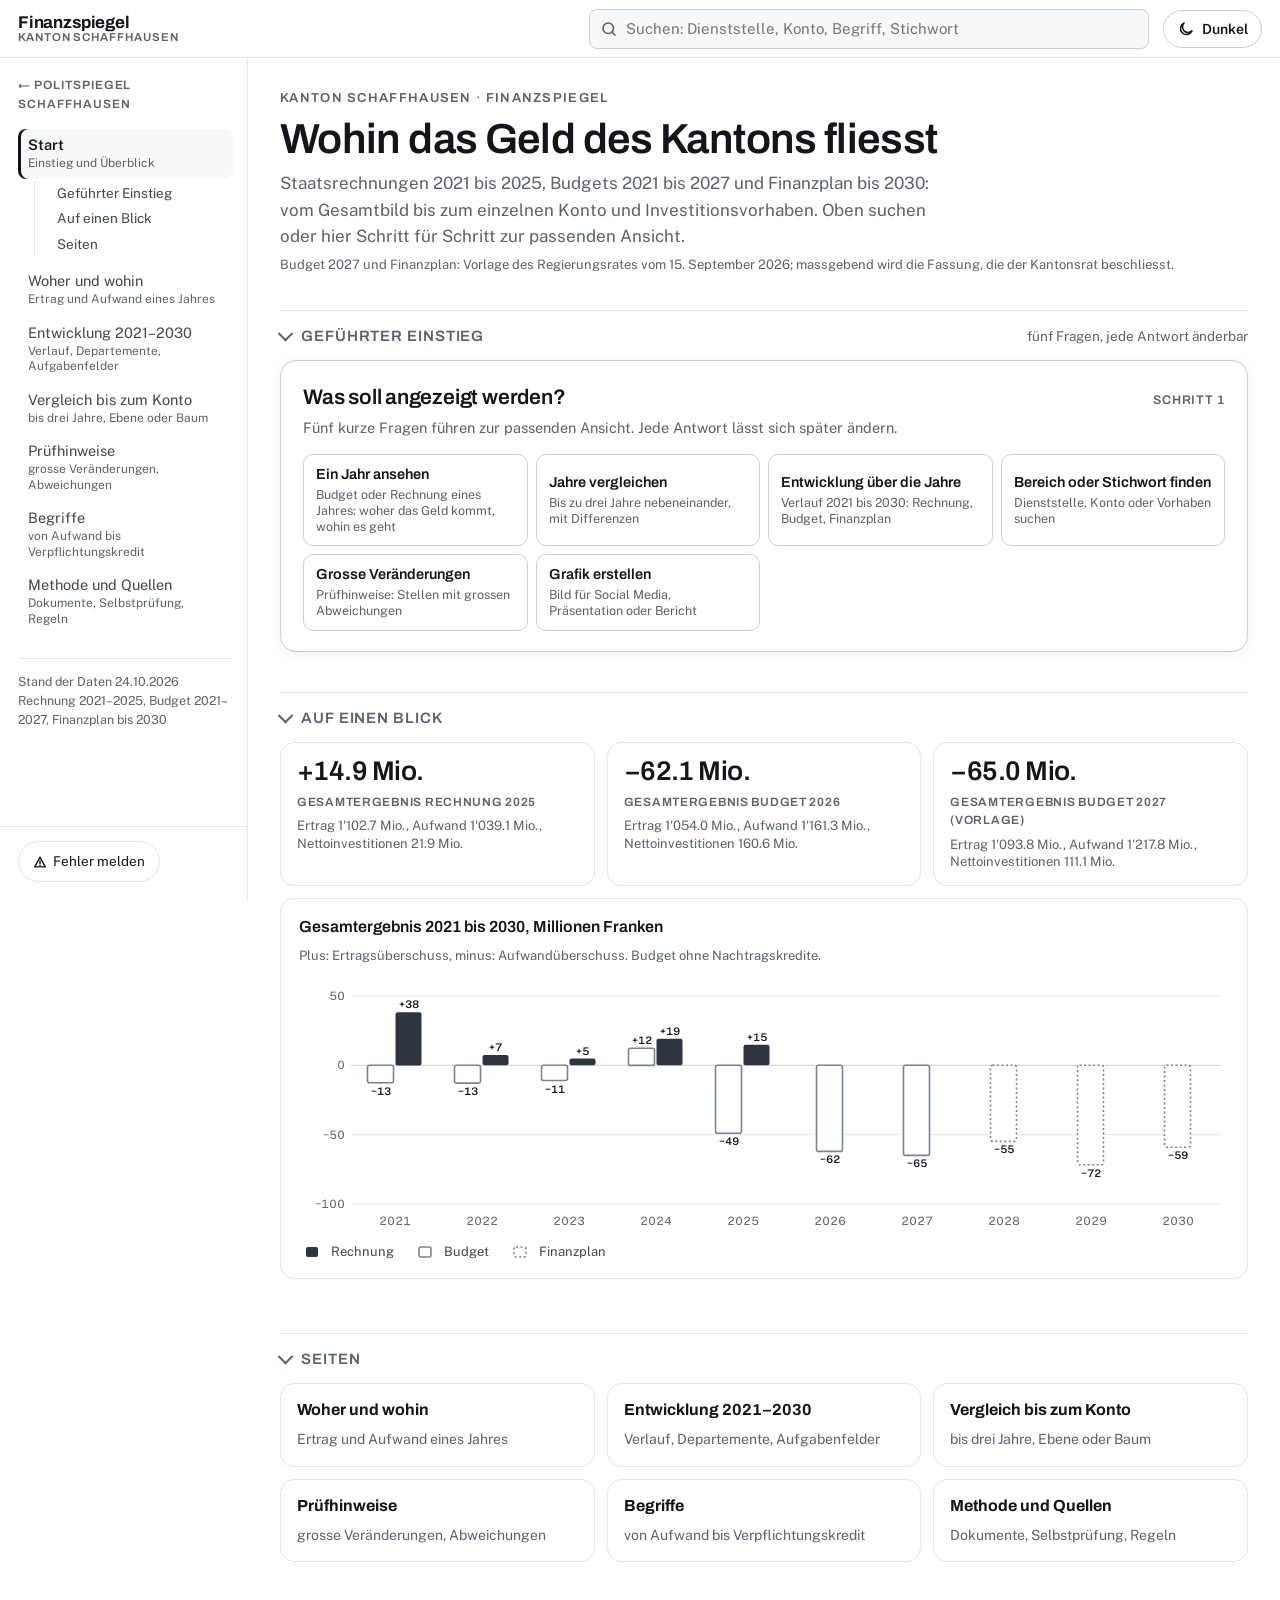
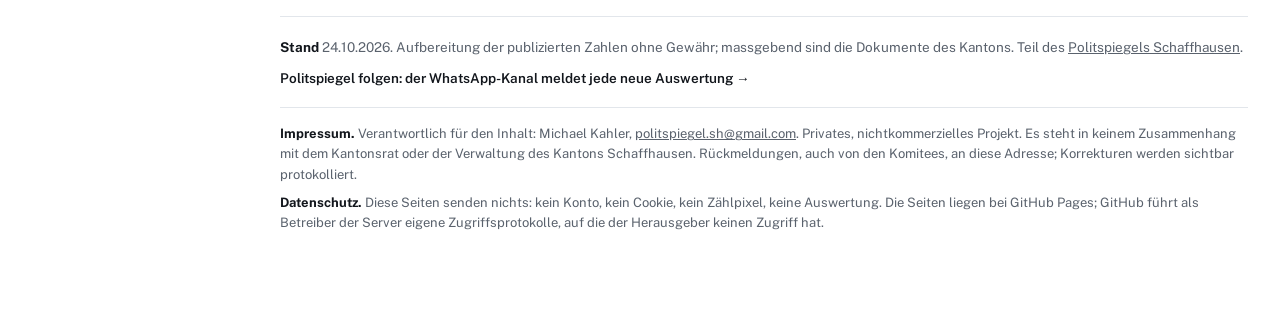
==== commit 16c983b2: "Umschalter hell/dunkel, «Fehler melden» unten links Knopf in der Kopfzeile wechselt zwischen hellem " ====
--- a/site/index.html
+++ b/site/index.html
@@ -14,12 +14,13 @@
 <link rel="icon" href="favicon.png" sizes="32x32" type="image/png">
 <link rel="apple-touch-icon" href="apple-touch-icon.png">
 <meta name="theme-color" content="#0B0F14">
+<script>try{var t=localStorage.getItem("fs-thema");if(t==="light"||t==="dark")document.documentElement.setAttribute("data-theme",t);}catch(e){}</script>
 <link rel="preconnect" href="https://fonts.googleapis.com">
 <link rel="preconnect" href="https://fonts.gstatic.com" crossorigin>
 <link href="https://fonts.googleapis.com/css2?family=Archivo:wght@500;600;700&family=Public+Sans:wght@400;500;600;700&display=swap" rel="stylesheet">
-<link rel="stylesheet" href="assets/finanzspiegel.css?v=9ff629895a">
+<link rel="stylesheet" href="assets/finanzspiegel.css?v=4d39d88fe9">
 </head>
-<body data-seite="start" data-basis="" data-daten="kern" data-version="9ff629895a">
+<body data-seite="start" data-basis="" data-daten="kern" data-version="4d39d88fe9">
 <a class="skip" href="#inhalt">Zum Inhalt</a>
 
 <header class="leiste">
@@ -29,13 +30,15 @@
     <input id="sucheGlobal" type="search" autocomplete="off" spellcheck="false" placeholder="Suchen: Dienststelle, Konto, Begriff, Stichwort" aria-controls="sucheGlobalListe" aria-autocomplete="list">
     <ul id="sucheGlobalListe" class="global" role="listbox" hidden></ul>
   </div>
+  <button type="button" class="thema-knopf" id="themaKnopf" title="Hell oder dunkel"><svg class="sonne" viewBox="0 0 24 24" fill="none" stroke="currentColor" stroke-width="2" stroke-linecap="round" aria-hidden="true"><circle cx="12" cy="12" r="4.5"/><path d="M12 2v2.5M12 19.5V22M2 12h2.5M19.5 12H22M4.9 4.9l1.8 1.8M17.3 17.3l1.8 1.8M4.9 19.1l1.8-1.8M17.3 6.7l1.8-1.8"/></svg><svg class="mond" viewBox="0 0 24 24" fill="none" stroke="currentColor" stroke-width="2" stroke-linecap="round" stroke-linejoin="round" aria-hidden="true"><path d="M20 14.5A8 8 0 1 1 9.5 4a6.5 6.5 0 0 0 10.5 10.5z"/></svg><span>Hell</span></button>
 </header>
 <div class="schleier" id="schleier"></div>
 <div class="rahmen">
 <nav class="seitenleiste" id="seitenleiste" aria-label="Seiten des Finanzspiegels">
   <a class="zurueck" href="https://michaeljkahler.github.io/politspiegel/">&larr; Politspiegel Schaffhausen</a>
   <ol class="seitenliste"><li><a href="./" aria-current="page">Start<small>Einstieg und Überblick</small></a><ol><li><a href="#einstieg-teil">Geführter Einstieg</a></li><li><a href="#zahlen">Auf einen Blick</a></li><li><a href="#seiten">Seiten</a></li></ol></li><li><a href="ueberblick/" data-mit-auswahl data-ziel="ueberblick/">Woher und wohin<small>Ertrag und Aufwand eines Jahres</small></a></li><li><a href="entwicklung/" data-mit-auswahl data-ziel="entwicklung/">Entwicklung 2021–2030<small>Verlauf, Departemente, Aufgabenfelder</small></a></li><li><a href="vergleich/" data-mit-auswahl data-ziel="vergleich/">Vergleich bis zum Konto<small>bis drei Jahre, Ebene oder Baum</small></a></li><li><a href="pruefhinweise/">Prüfhinweise<small>grosse Veränderungen, Abweichungen</small></a></li><li><a href="begriffe/">Begriffe<small>von Aufwand bis Verpflichtungskredit</small></a></li><li><a href="methode/">Methode und Quellen<small>Dokumente, Selbstprüfung, Regeln</small></a></li></ol>
-  <div class="leiste-fuss">Stand der Daten <span id="standLeiste">24.10.2026</span><br>Rechnung 2021–2025, Budget 2021–2027, Finanzplan bis 2030<br><button type="button" class="melden-inline" data-melden title="Einen Fehler auf dieser Seite melden"><svg viewBox="0 0 16 16" width="14" height="14" aria-hidden="true"><path d="M8 2.5l6 11H2z" stroke="currentColor" stroke-width="1.5" fill="none" stroke-linejoin="round"/><path d="M8 6.5v3.2M8 11.6v.6" stroke="currentColor" stroke-width="1.6" stroke-linecap="round"/></svg><span>Fehler melden</span></button></div>
+  <div class="leiste-fuss">Stand der Daten <span id="standLeiste">24.10.2026</span><br>Rechnung 2021–2025, Budget 2021–2027, Finanzplan bis 2030</div>
+  <div class="leiste-melden"><button type="button" class="melden-inline" data-melden title="Einen Fehler auf dieser Seite melden"><svg viewBox="0 0 16 16" width="14" height="14" aria-hidden="true"><path d="M8 2.5l6 11H2z" stroke="currentColor" stroke-width="1.5" fill="none" stroke-linejoin="round"/><path d="M8 6.5v3.2M8 11.6v.6" stroke="currentColor" stroke-width="1.6" stroke-linecap="round"/></svg><span>Fehler melden</span></button></div>
 </nav>
 <main class="haupt" id="inhalt">
 <p class="hinweis" id="ladefehler" hidden></p>
@@ -51,7 +54,7 @@
 <div class="pop" id="pop"></div>
 
 
-
+<button type="button" class="melden-knopf" data-melden title="Einen Fehler auf dieser Seite melden"><svg viewBox="0 0 16 16" width="14" height="14" aria-hidden="true"><path d="M8 2.5l6 11H2z" stroke="currentColor" stroke-width="1.5" fill="none" stroke-linejoin="round"/><path d="M8 6.5v3.2M8 11.6v.6" stroke="currentColor" stroke-width="1.6" stroke-linecap="round"/></svg><span>Fehler melden</span></button>
 <div class="melden-schleier" id="meldenSchleier" hidden></div>
 <dialog class="melden" id="meldenDialog" aria-labelledby="meldenTitel">
   <form id="meldenForm" method="dialog" novalidate>
@@ -126,6 +129,6 @@
   });
 })();
 </script>
-<script src="assets/finanzspiegel.js?v=9ff629895a"></script>
+<script src="assets/finanzspiegel.js?v=4d39d88fe9"></script>
 </body>
 </html>
--- a/site/assets/finanzspiegel.css
+++ b/site/assets/finanzspiegel.css
@@ -312,7 +312,7 @@
 .suche li mark{background:var(--markiert);color:inherit;border-radius:2px}
 .suche li q{quotes:"«" "»";color:var(--text-2)}
 .rahmen{display:grid;grid-template-columns:var(--seite-b) minmax(0,1fr);min-height:calc(100vh - var(--leiste-h))}
-.seitenleiste{position:sticky;top:var(--leiste-h);align-self:start;height:calc(100vh - var(--leiste-h));overflow:auto;border-right:1px solid var(--linie);padding:18px 14px 24px 18px;background:var(--grund)}
+.seitenleiste{position:sticky;top:var(--leiste-h);align-self:start;height:calc(100vh - var(--leiste-h));overflow:auto;border-right:1px solid var(--linie);padding:18px 14px 0 18px;background:var(--grund);display:flex;flex-direction:column}
 .seitenleiste .zurueck{margin:0 0 16px;font-size:12px}
 .seitenliste{list-style:none;margin:0;padding:0;counter-reset:s}
 .seitenliste > li{margin:0 0 2px}
@@ -454,6 +454,30 @@
 .steuer .grp{min-width:0;max-width:100%}
 #kzBereich{width:100%;max-width:440px;text-overflow:ellipsis}
 @media (max-width:640px){ .leiste .suche ul.global{position:fixed;left:8px;right:8px;top:calc(var(--leiste-h) - 2px);max-height:calc(100vh - var(--leiste-h) - 16px)} }
+/* Tabelle im Vergleich: die Kopfzeile der ersten Spalte darf umbrechen, sonst bestimmt sie die Mindestbreite der Tabelle */
+table.tab th:first-child{white-space:normal}
+@media (max-width:1280px){ table.tab{font-size:13px} table.tab th.r,table.tab td.r{padding-left:7px} table.baum td.name{min-width:200px} .mk{font-size:11px;padding:0 6px} }
+#tabelleBreit{margin:0 0 8px}
+/* Fehler melden unten links: am Desktop am Fuss der Seitenleiste (bleibt stehen, verdeckt nichts),
+   auf schmalen Bildschirmen schwebend in der Ecke; unten rechts liegt der Knopf «Grafik» */
+.seitenleiste > *{flex-shrink:0}
+.seitenleiste .leiste-melden{position:sticky;bottom:0;margin:auto -14px 0 -18px;padding:14px 14px 18px 18px;background:var(--grund);border-top:1px solid var(--linie);z-index:2}
+.seitenleiste .leiste-melden .melden-inline{margin-left:0;font-size:13.5px;padding:9px 14px}
+body .melden-knopf{display:none}
+@media (max-width:980px){
+  .seitenleiste{padding-bottom:0}
+  body .melden-knopf{display:inline-flex;left:14px;right:auto;bottom:16px;font-size:13.5px;padding:10px 14px}
+}
+/* Hell oder dunkel: Knopf in der Kopfzeile, Wahl je Leser gemerkt */
+.thema-knopf{flex:none;display:inline-flex;align-items:center;gap:7px;height:38px;padding:0 13px;appearance:none;border:1px solid var(--linie-2);
+  background:var(--karte);color:var(--text);border-radius:999px;font:600 14px/1 "Public Sans","Helvetica Neue",Arial,sans-serif;cursor:pointer}
+.thema-knopf:hover{background:var(--hover)}
+.thema-knopf svg{width:18px;height:18px}
+.thema-knopf .mond{display:none}
+.thema-knopf.zu-dunkel .mond{display:block}
+.thema-knopf.zu-dunkel .sonne{display:none}
+@media (max-width:640px){ .thema-knopf{padding:0 10px} .thema-knopf span{display:none} }
+@media print{ .thema-knopf{display:none} }
 
 .impressum{margin-top:18px;padding-top:16px;border-top:1px solid var(--linie);font-size:13px;color:var(--text-leise)}
 .impressum p{margin:0 0 8px} .impressum p:last-child{margin:0}
